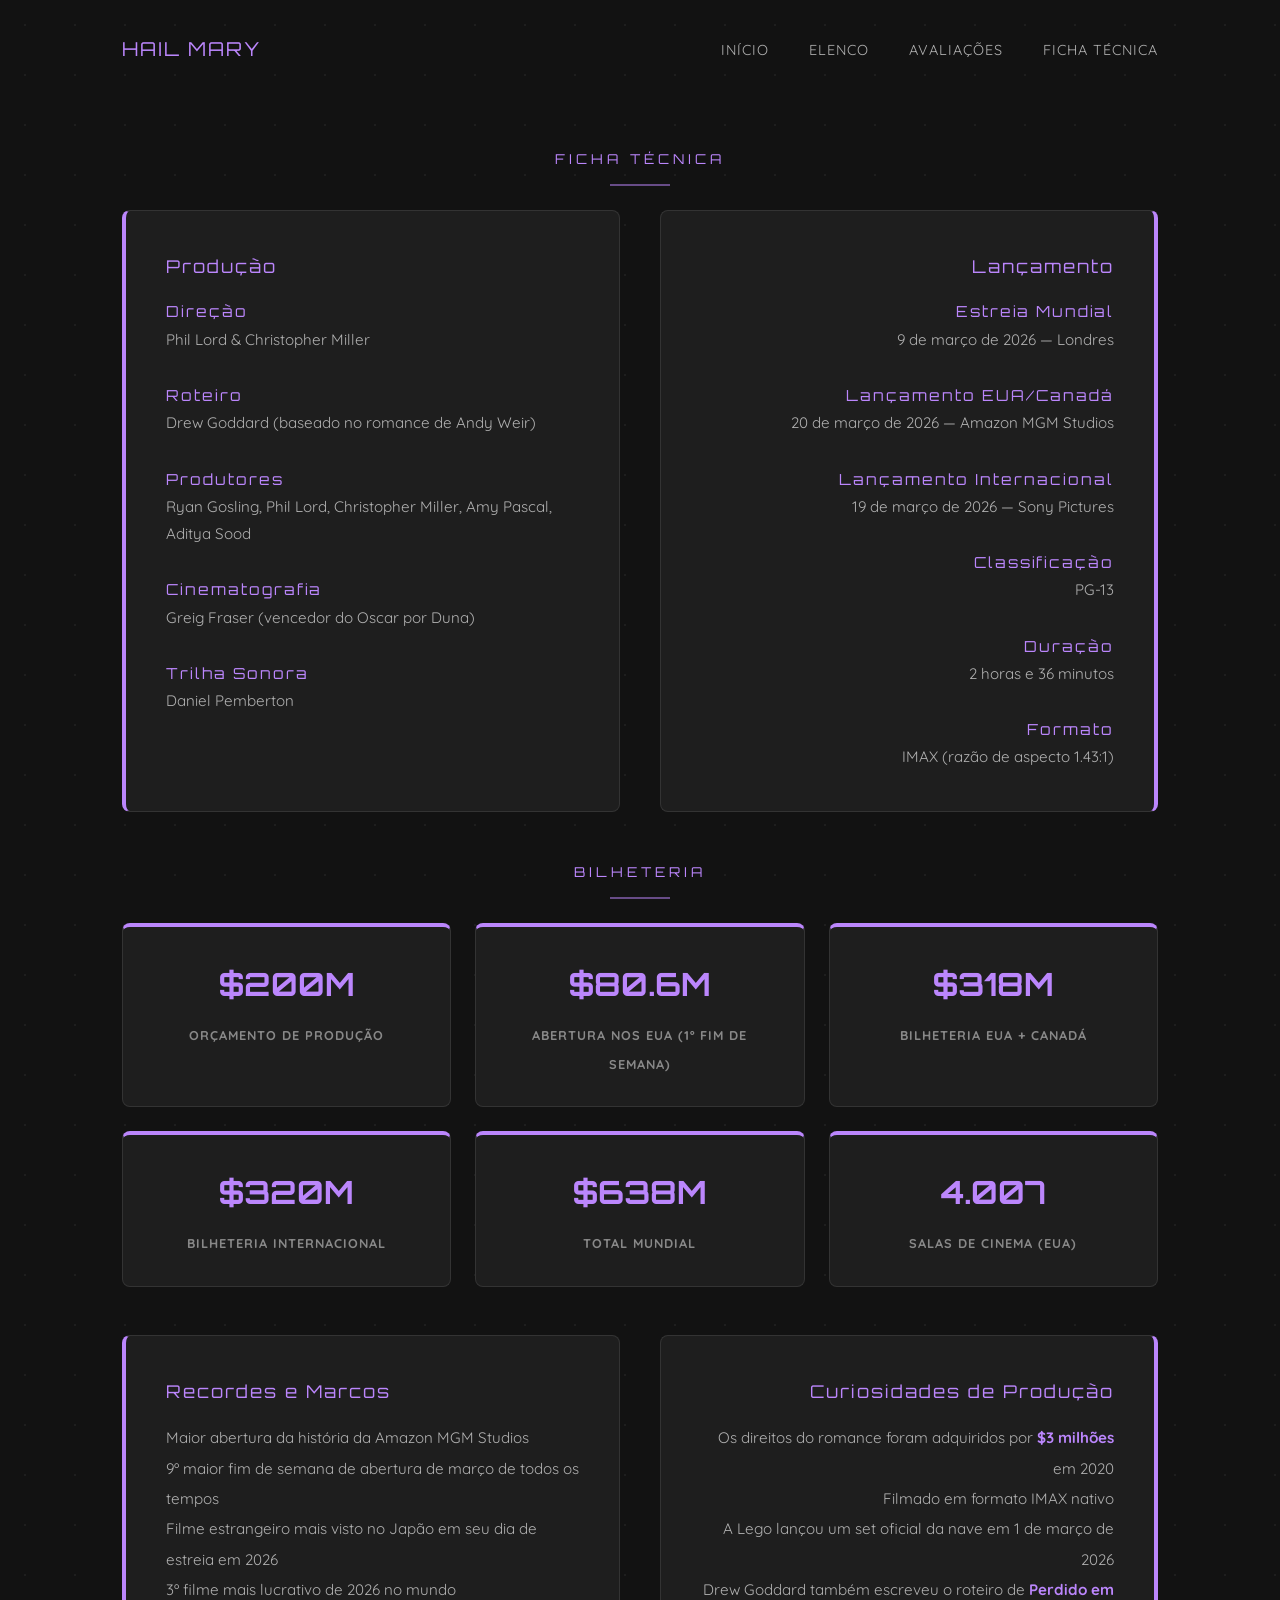
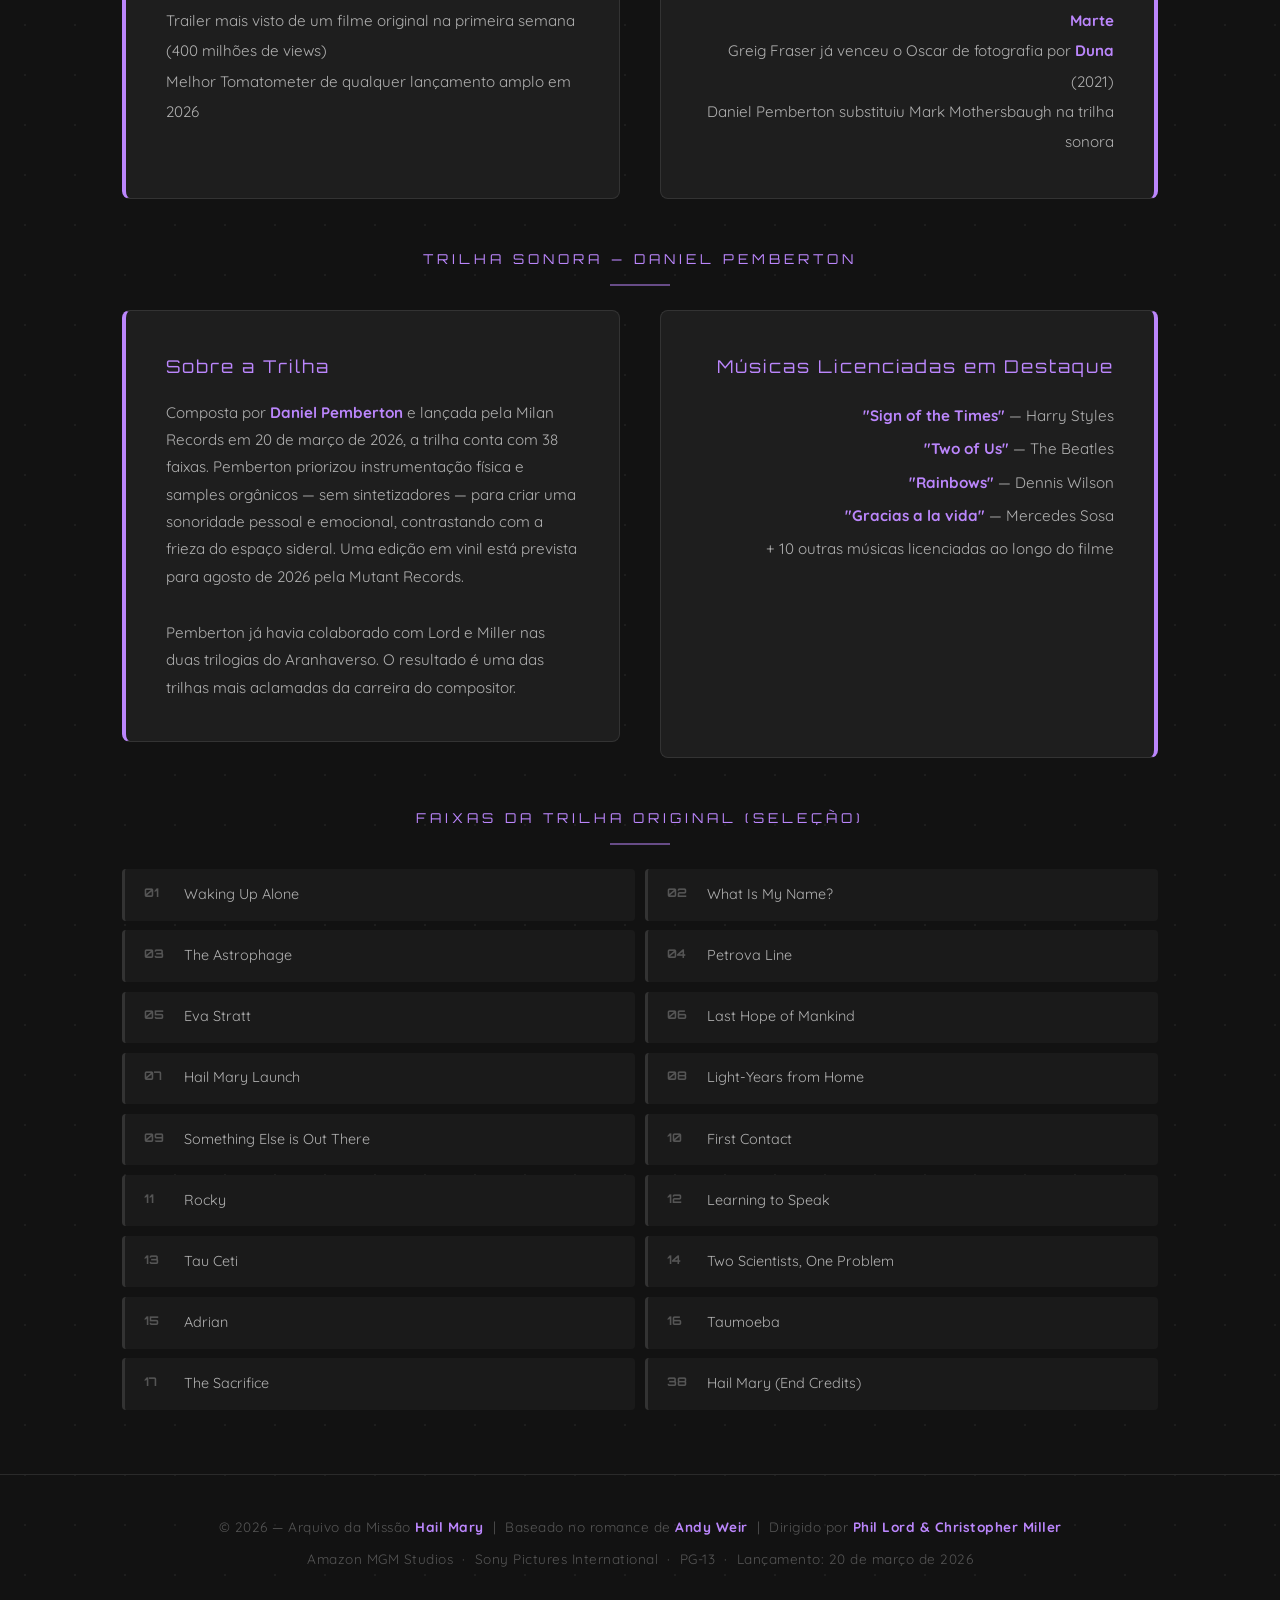
==== index4.html @ 11d8693a "finalizado' '" ====
<!DOCTYPE html>
<html lang="pt-BR">
<head>
    <meta charset="UTF-8">
    <meta name="viewport" content="width=device-width, initial-scale=1.0">
    <title>Ficha Técnica | Project Hail Mary</title>
    <link rel="stylesheet" href="style.css">
    <link href="https://fonts.googleapis.com/css2?family=Orbitron:wght@400;700&family=Quicksand:wght@300;500;700&display=swap" rel="stylesheet">
</head>

<body>
    <nav>
        <h1>HAIL MARY</h1>
        <ul>
            <li><a href="index.html">Início</a></li>
            <li><a href="index2.html">Elenco</a></li>
            <li><a href="index3.html">Avaliações</a></li>
            <li><a href="index4.html">Ficha Técnica</a></li>
        </ul>
    </nav>

    <!-- Dados de produção -->
    <p class="section-title">Ficha Técnica</p>
    <section class="info-row">
        <div class="info-box left-accent">
            <h3>Produção</h3>
            <p><strong style="color:#BB86FC;">Direção</strong><br>Phil Lord &amp; Christopher Miller</p><br>
            <p><strong style="color:#BB86FC;">Roteiro</strong><br>Drew Goddard (baseado no romance de Andy Weir)</p><br>
            <p><strong style="color:#BB86FC;">Produtores</strong><br>Ryan Gosling, Phil Lord, Christopher Miller, Amy Pascal, Aditya Sood</p><br>
            <p><strong style="color:#BB86FC;">Cinematografia</strong><br>Greig Fraser (vencedor do Oscar por Duna)</p><br>
            <p><strong style="color:#BB86FC;">Trilha Sonora</strong><br>Daniel Pemberton</p>
        </div>
        <div class="info-box right-accent">
            <h3>Lançamento</h3>
            <p><strong style="color:#BB86FC;">Estreia Mundial</strong><br>9 de março de 2026 — Londres</p><br>
            <p><strong style="color:#BB86FC;">Lançamento EUA/Canadá</strong><br>20 de março de 2026 — Amazon MGM Studios</p><br>
            <p><strong style="color:#BB86FC;">Lançamento Internacional</strong><br>19 de março de 2026 — Sony Pictures</p><br>
            <p><strong style="color:#BB86FC;">Classificação</strong><br>PG-13</p><br>
            <p><strong style="color:#BB86FC;">Duração</strong><br>2 horas e 36 minutos</p><br>
            <p><strong style="color:#BB86FC;">Formato</strong><br>IMAX (razão de aspecto 1.43:1)</p>
        </div>
    </section>

    <!-- Bilheteria -->
    <p class="section-title">Bilheteria</p>
    <div class="stats-grid">
        <div class="stat-card">
            <span class="stat-number">$200M</span>
            <span class="stat-label">Orçamento de Produção</span>
        </div>
        <div class="stat-card">
            <span class="stat-number">$80.6M</span>
            <span class="stat-label">Abertura nos EUA (1º fim de semana)</span>
        </div>
        <div class="stat-card">
            <span class="stat-number">$318M</span>
            <span class="stat-label">Bilheteria EUA + Canadá</span>
        </div>
        <div class="stat-card">
            <span class="stat-number">$320M</span>
            <span class="stat-label">Bilheteria Internacional</span>
        </div>
        <div class="stat-card">
            <span class="stat-number">$638M</span>
            <span class="stat-label">Total Mundial</span>
        </div>
        <div class="stat-card">
            <span class="stat-number">4.007</span>
            <span class="stat-label">Salas de Cinema (EUA)</span>
        </div>
    </div>

    <section class="info-row">
        <div class="info-box left-accent">
            <h3>Recordes e Marcos</h3>
            <p style="color:#B0B0B0;font-size:0.95rem;line-height:2;">
                Maior abertura da história da Amazon MGM Studios<br>
                9º maior fim de semana de abertura de março de todos os tempos<br>
                Filme estrangeiro mais visto no Japão em seu dia de estreia em 2026<br>
                3º filme mais lucrativo de 2026 no mundo<br>
                Trailer mais visto de um filme original na primeira semana (400 milhões de views)<br>
                Melhor Tomatometer de qualquer lançamento amplo em 2026
            </p>
        </div>
        <div class="info-box right-accent">
            <h3>Curiosidades de Produção</h3>
            <p style="color:#B0B0B0;font-size:0.95rem;line-height:2;">
                Os direitos do romance foram adquiridos por <span>$3 milhões</span> em 2020<br>
                Filmado em formato IMAX nativo<br>
                A Lego lançou um set oficial da nave em 1 de março de 2026<br>
                Drew Goddard também escreveu o roteiro de <span>Perdido em Marte</span><br>
                Greig Fraser já venceu o Oscar de fotografia por <span>Duna</span> (2021)<br>
                Daniel Pemberton substituiu Mark Mothersbaugh na trilha sonora
            </p>
        </div>
    </section>

    <!-- Trilha Sonora -->
    <p class="section-title">Trilha Sonora — Daniel Pemberton</p>
    <section class="info-row">
        <div class="info-box left-accent" style="margin-bottom:1rem;">
            <h3>Sobre a Trilha</h3>
            <p>Composta por <span>Daniel Pemberton</span> e lançada pela Milan Records em 20 de março de 2026, a trilha conta com 38 faixas. Pemberton priorizou instrumentação física e samples orgânicos — sem sintetizadores — para criar uma sonoridade pessoal e emocional, contrastando com a frieza do espaço sideral. Uma edição em vinil está prevista para agosto de 2026 pela Mutant Records.</p><br>
            <p>Pemberton já havia colaborado com Lord e Miller nas duas trilogias do Aranhaverso. O resultado é uma das trilhas mais aclamadas da carreira do compositor.</p>
        </div>
        <div class="info-box right-accent">
            <h3>Músicas Licenciadas em Destaque</h3>
            <p style="color:#B0B0B0;font-size:0.95rem;line-height:2.2;">
                 <span>"Sign of the Times"</span> — Harry Styles<br>
                 <span>"Two of Us"</span> — The Beatles<br>
                 <span>"Rainbows"</span> — Dennis Wilson<br>
                 <span>"Gracias a la vida"</span> — Mercedes Sosa<br>
                 + 10 outras músicas licenciadas ao longo do filme
            </p>
        </div>
    </section>

    <p class="section-title">Faixas da Trilha Original (Seleção)</p>
    <div class="tracklist">
        <div class="track-item"><span class="track-num">01</span> Waking Up Alone</div>
        <div class="track-item"><span class="track-num">02</span> What Is My Name?</div>
        <div class="track-item"><span class="track-num">03</span> The Astrophage</div>
        <div class="track-item"><span class="track-num">04</span> Petrova Line</div>
        <div class="track-item"><span class="track-num">05</span> Eva Stratt</div>
        <div class="track-item"><span class="track-num">06</span> Last Hope of Mankind</div>
        <div class="track-item"><span class="track-num">07</span> Hail Mary Launch</div>
        <div class="track-item"><span class="track-num">08</span> Light-Years from Home</div>
        <div class="track-item"><span class="track-num">09</span> Something Else is Out There</div>
        <div class="track-item"><span class="track-num">10</span> First Contact</div>
        <div class="track-item"><span class="track-num">11</span> Rocky</div>
        <div class="track-item"><span class="track-num">12</span> Learning to Speak</div>
        <div class="track-item"><span class="track-num">13</span> Tau Ceti</div>
        <div class="track-item"><span class="track-num">14</span> Two Scientists, One Problem</div>
        <div class="track-item"><span class="track-num">15</span> Adrian</div>
        <div class="track-item"><span class="track-num">16</span> Taumoeba</div>
        <div class="track-item"><span class="track-num">17</span> The Sacrifice</div>
        <div class="track-item"><span class="track-num">38</span> Hail Mary (End Credits)</div>
    </div>

    <footer>
        <p>© 2026 — Arquivo da Missão <span>Hail Mary</span> &nbsp;|&nbsp; Baseado no romance de <span>Andy Weir</span> &nbsp;|&nbsp; Dirigido por <span>Phil Lord &amp; Christopher Miller</span></p>
        <p style="margin-top:0.5rem;">Amazon MGM Studios &nbsp;·&nbsp; Sony Pictures International &nbsp;·&nbsp; PG-13 &nbsp;·&nbsp; Lançamento: 20 de março de 2026</p>
    </footer>

</body>
</html>
---- style.css ----
/* --- Reset e Configurações Globais --- */
* {
    box-sizing: border-box;
    padding: 0;
    margin: 0;
}

body {
    background-color: #121212;
    /* Efeito sutil de estrelas no fundo */
    background-image: radial-gradient(circle, rgba(255,255,255,0.05) 1px, transparent 1px);
    background-size: 50px 50px;
    color: #E0E0E0; /* Cinza suave para não "estourar" a visão */
    font-family: 'Quicksand', sans-serif;
    line-height: 1.8; /* Espaçamento de linha maior para melhor leitura */
    -webkit-font-smoothing: antialiased;
}

h1, h3, strong {
    font-family: 'Orbitron', sans-serif;
    color: #FFFFFF;
    letter-spacing: 2px;
    font-weight: 400;
}

span {
    color: #BB86FC;
    font-weight: 700;
}

/* --- Navegação --- */
nav {
    padding: 2rem;
    display: flex;
    justify-content: space-between;
    align-items: center;
    max-width: 1100px;
    margin: 0 auto;
}

nav h1 { font-size: 1.2rem; color: #BB86FC; }

nav ul { display: flex; gap: 2.5rem; list-style: none; }

nav ul li a { 
    color: #B0B0B0; 
    font-size: 0.9rem; 
    text-transform: uppercase; 
    letter-spacing: 1px;
    text-decoration: none;
    transition: 0.3s; 
}

nav ul li a:hover { color: #BB86FC; }

/* --- Estrutura de Banners --- */
.banner {
    display: flex;
    justify-content: center;
    padding: 3rem 2rem;
}

.banner.inversion .content {
    flex-direction: row-reverse; /* Inverte a posição: Imagem na direita */
}

.content {
    display: flex;
    max-width: 1050px;
    width: 100%;
    gap: 4rem;
    align-items: center;
}

/* Blocos de Texto */
.text-block {
    background: #1E1E1E;
    padding: 2.5rem;
    border-radius: 4px;
    flex: 1;
}

.border-left { border-left: 4px solid #BB86FC; }
.border-right { border-right: 4px solid #BB86FC; text-align: right; }

.text-block strong {
    display: block;
    font-size: 1.2rem;
    margin-bottom: 1.5rem;
    color: #BB86FC;
}

.text-block p {
    font-size: 1.05rem;
    letter-spacing: 0.5px;
}

/* Blocos de Imagem */
.image-block {
    text-align: center;
    min-width: 280px;
}

.image-block img {
    width: 220px;
    height: 220px;
    border-radius: 50%;
    border: 3px solid #BB86FC;
    margin-bottom: 1.2rem;
    box-shadow: 0 0 30px rgba(187, 134, 252, 0.15);
    object-fit: cover;
}

.image-block strong {
    font-size: 1.1rem;
    display: block;
    margin-bottom: 0.3rem;
}

.status-tag {
    color: #BB86FC;
    font-size: 0.8rem;
    text-transform: uppercase;
    font-weight: 700;
    letter-spacing: 1px;
}

/* --- Seções de Informação (2 em 2) --- */
.info-row {
    display: flex;
    max-width: 1100px;
    margin: 0 auto 2.5rem;
    gap: 2.5rem;
    padding: 0 2rem;
}

.info-box {
    flex: 1;
    background: #1E1E1E;
    padding: 2.5rem;
    border-radius: 8px;
    border: 1px solid #333;
    transition: 0.4s cubic-bezier(0.175, 0.885, 0.32, 1.275);
}

.left-accent { border-left: 4px solid #BB86FC; }
.right-accent { border-right: 4px solid #BB86FC; text-align: right; }

.info-box h3 { font-size: 1.1rem; color: #BB86FC; margin-bottom: 1rem; }

.info-box p { font-size: 0.95rem; color: #B0B0B0; }

.info-box:hover {
    transform: translateY(-8px);
    border-color: #BB86FC;
    background: #252525;
}

/* --- Reviews --- */
.review-large {
    padding: 3rem;
    font-style: italic;
}

.review-large h3 {
    margin-bottom: 1.2rem;
    font-size: 1rem;
}

.review-large p {
    font-size: 1rem;
    color: #C8C8C8;
    line-height: 1.9;
}

/* --- Responsividade --- */
@media (max-width: 850px) {
    .content, .info-row, .banner.inversion .content { 
        flex-direction: column !important; 
        text-align: center;
    }
    
    .border-right, .border-left, .left-accent, .right-accent {
        border: none;
        border-top: 4px solid #BB86FC;
        text-align: center;
    }

    nav { flex-direction: column; gap: 1.5rem; }
}
/* --- Footer --- */
footer {
    margin-top: 4rem;
    padding: 2.5rem 2rem;
    border-top: 1px solid #2a2a2a;
    text-align: center;
    color: #555;
    font-size: 0.85rem;
    letter-spacing: 0.5px;
}

footer span { color: #BB86FC; }

/* --- Ficha Técnica / Stats grid --- */
.stats-grid {
    display: grid;
    grid-template-columns: repeat(3, 1fr);
    gap: 1.5rem;
    max-width: 1100px;
    margin: 0 auto 3rem;
    padding: 0 2rem;
}

.stat-card {
    background: #1E1E1E;
    border: 1px solid #333;
    border-top: 4px solid #BB86FC;
    border-radius: 8px;
    padding: 1.8rem;
    text-align: center;
    transition: 0.3s;
}

.stat-card:hover {
    background: #252525;
    transform: translateY(-5px);
}

.stat-card .stat-number {
    font-family: 'Orbitron', sans-serif;
    font-size: 2rem;
    color: #BB86FC;
    display: block;
    margin-bottom: 0.4rem;
}

.stat-card .stat-label {
    font-size: 0.8rem;
    color: #888;
    text-transform: uppercase;
    letter-spacing: 1px;
}

/* --- Section title --- */
.section-title {
    text-align: center;
    font-family: 'Orbitron', sans-serif;
    color: #BB86FC;
    font-size: 0.85rem;
    letter-spacing: 4px;
    text-transform: uppercase;
    margin: 3rem auto 1.5rem;
    max-width: 1100px;
    padding: 0 2rem;
}

.section-title::after {
    content: '';
    display: block;
    width: 60px;
    height: 2px;
    background: #BB86FC;
    margin: 0.8rem auto 0;
    opacity: 0.5;
}

/* --- Trilha sonora --- */
.tracklist {
    max-width: 1100px;
    margin: 0 auto 3rem;
    padding: 0 2rem;
    display: grid;
    grid-template-columns: 1fr 1fr;
    gap: 0.6rem;
}

.track-item {
    background: #1a1a1a;
    border-left: 3px solid #333;
    padding: 0.8rem 1.2rem;
    border-radius: 4px;
    font-size: 0.9rem;
    color: #B0B0B0;
    display: flex;
    gap: 1rem;
    transition: 0.2s;
}

.track-item:hover {
    border-left-color: #BB86FC;
    color: #E0E0E0;
    background: #222;
}

.track-item .track-num {
    color: #555;
    font-family: 'Orbitron', sans-serif;
    font-size: 0.75rem;
    min-width: 24px;
}

@media (max-width: 850px) {
    .stats-grid { grid-template-columns: 1fr; }
    .tracklist { grid-template-columns: 1fr; }
}
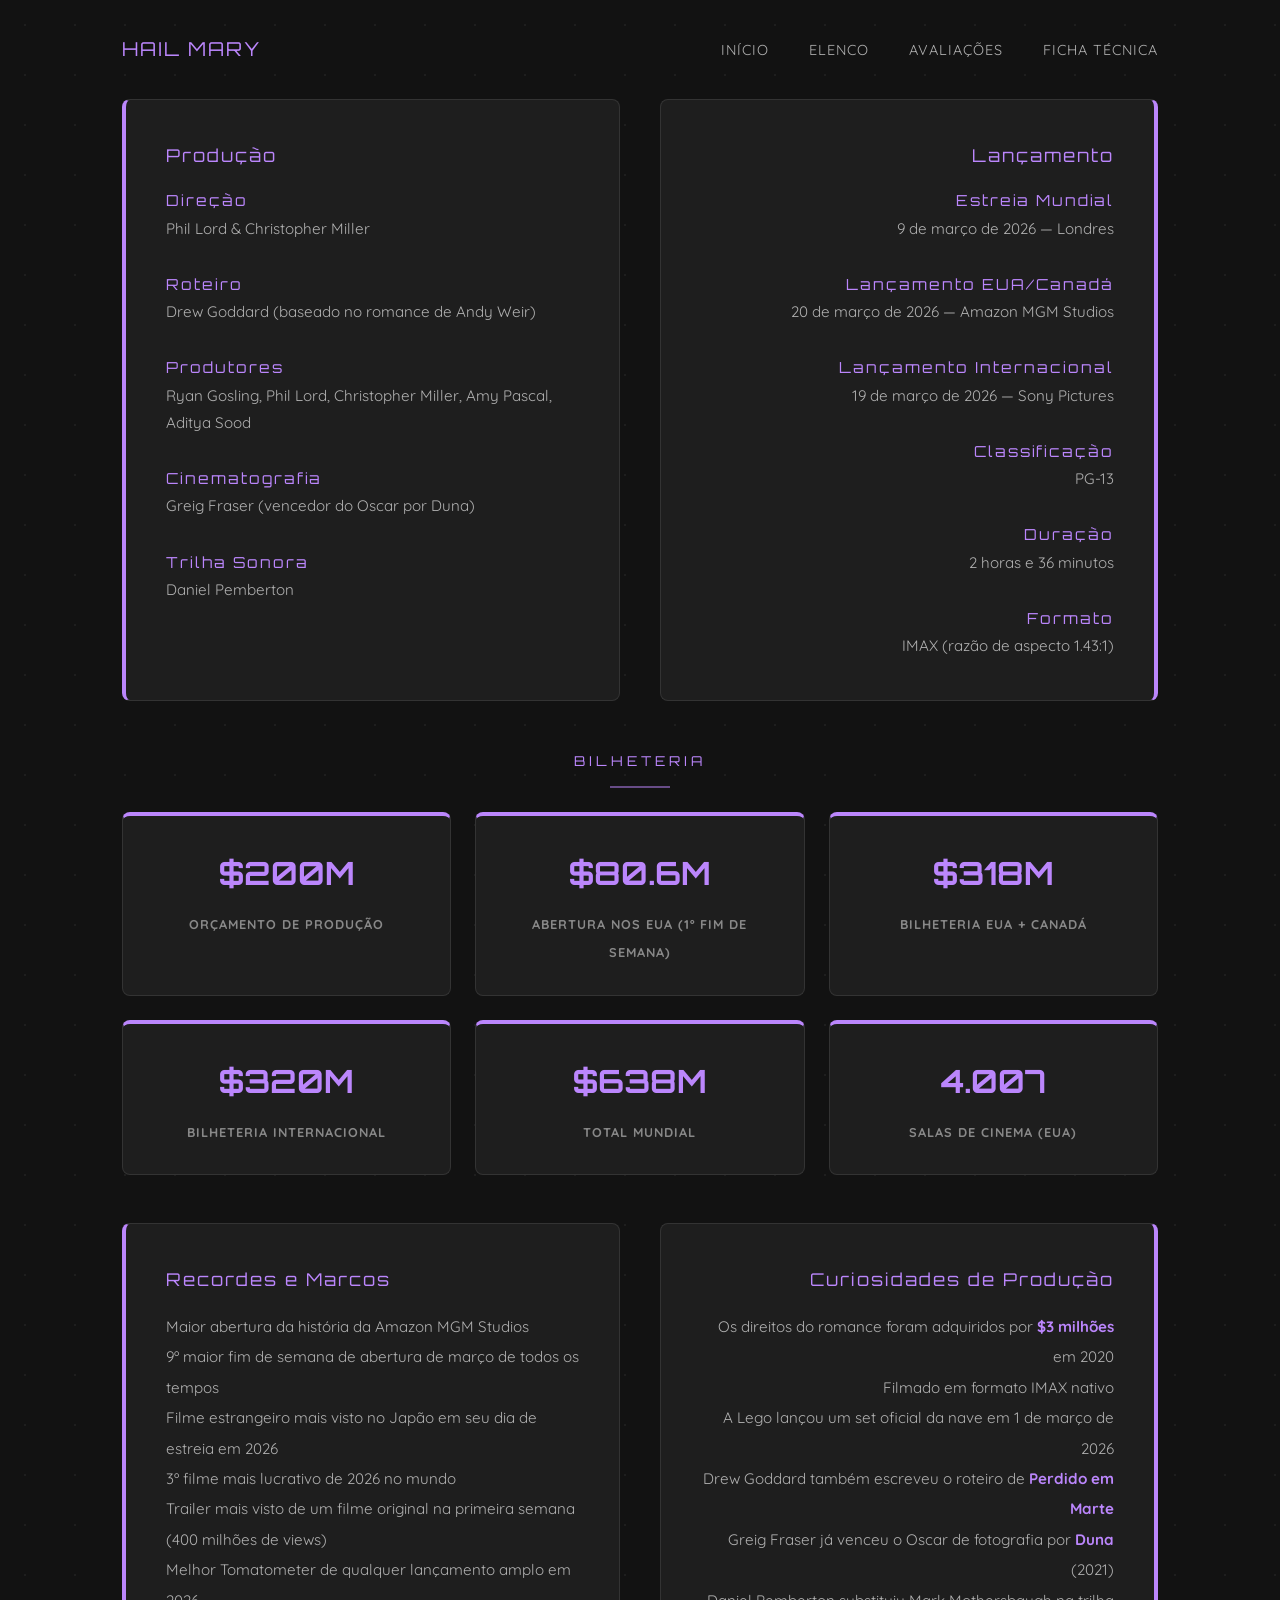
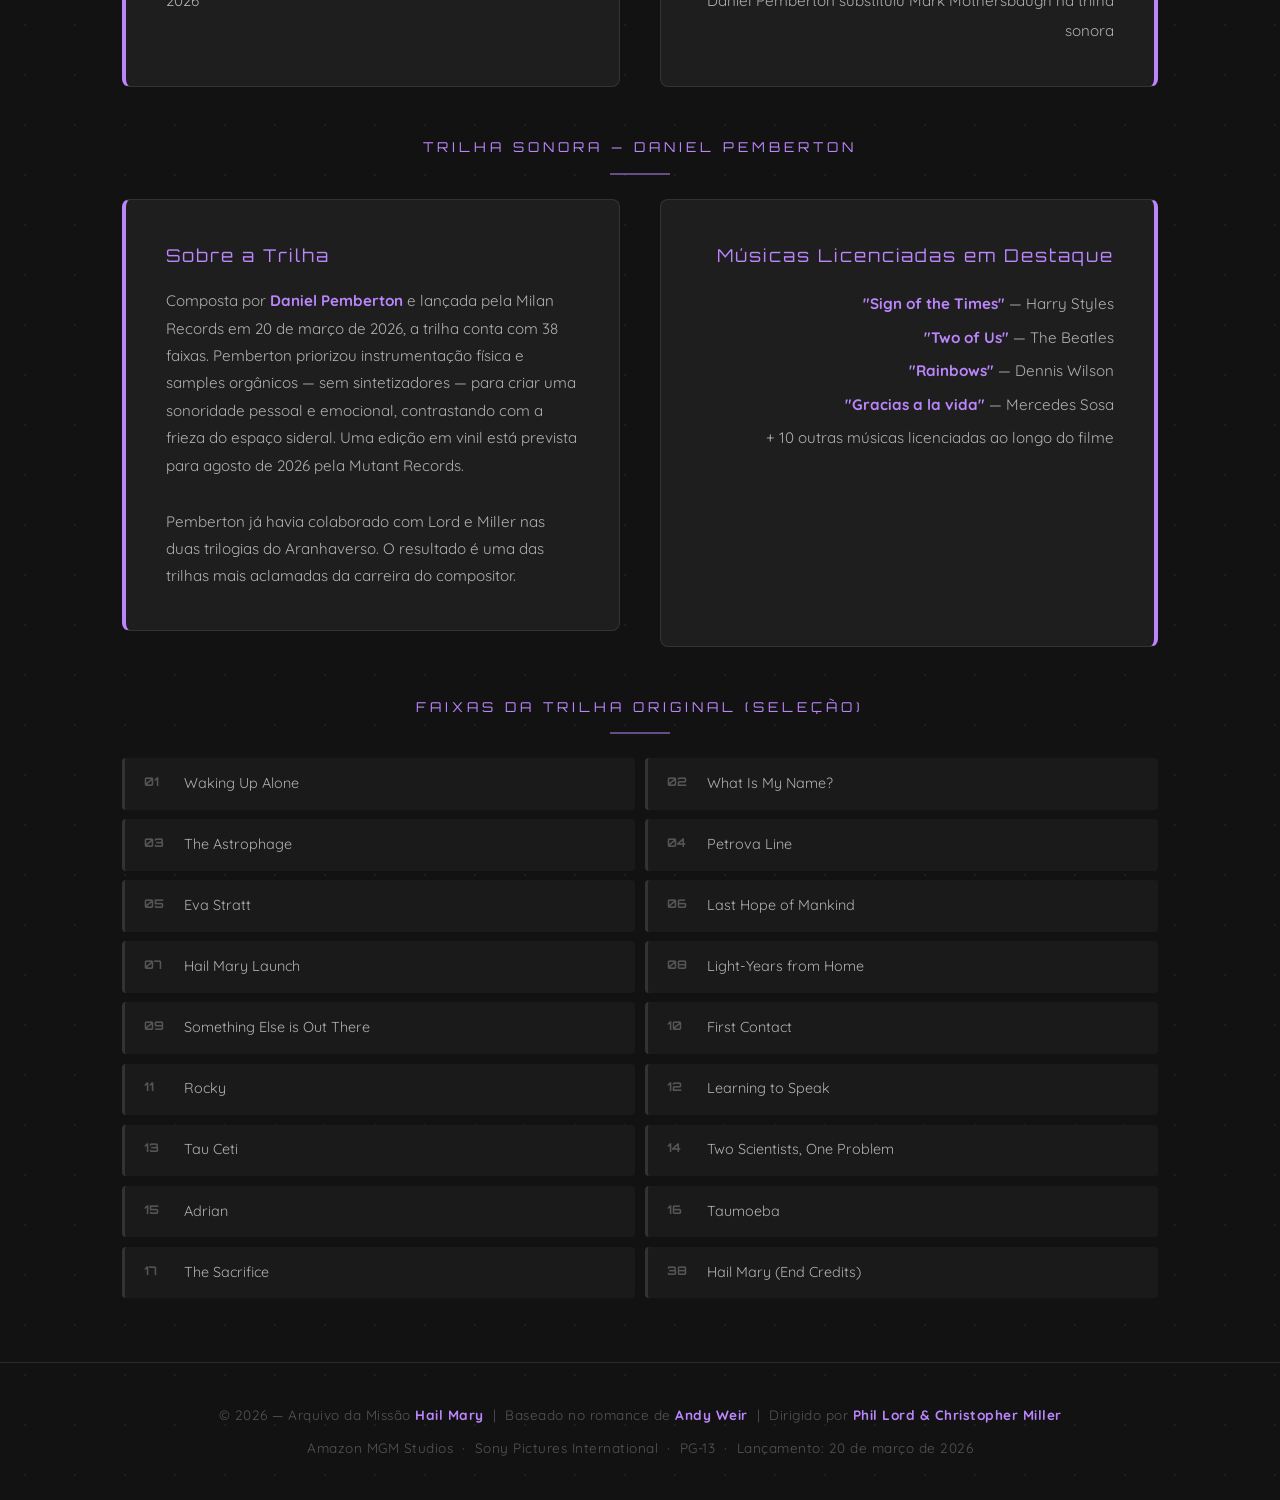
==== commit f3b3dc1f: "remoçao redundancia" ====
--- a/index4.html
+++ b/index4.html
@@ -18,9 +18,7 @@
             <li><a href="index4.html">Ficha Técnica</a></li>
         </ul>
     </nav>
-
-    <!-- Dados de produção -->
-    <p class="section-title">Ficha Técnica</p>
+    
     <section class="info-row">
         <div class="info-box left-accent">
             <h3>Produção</h3>
